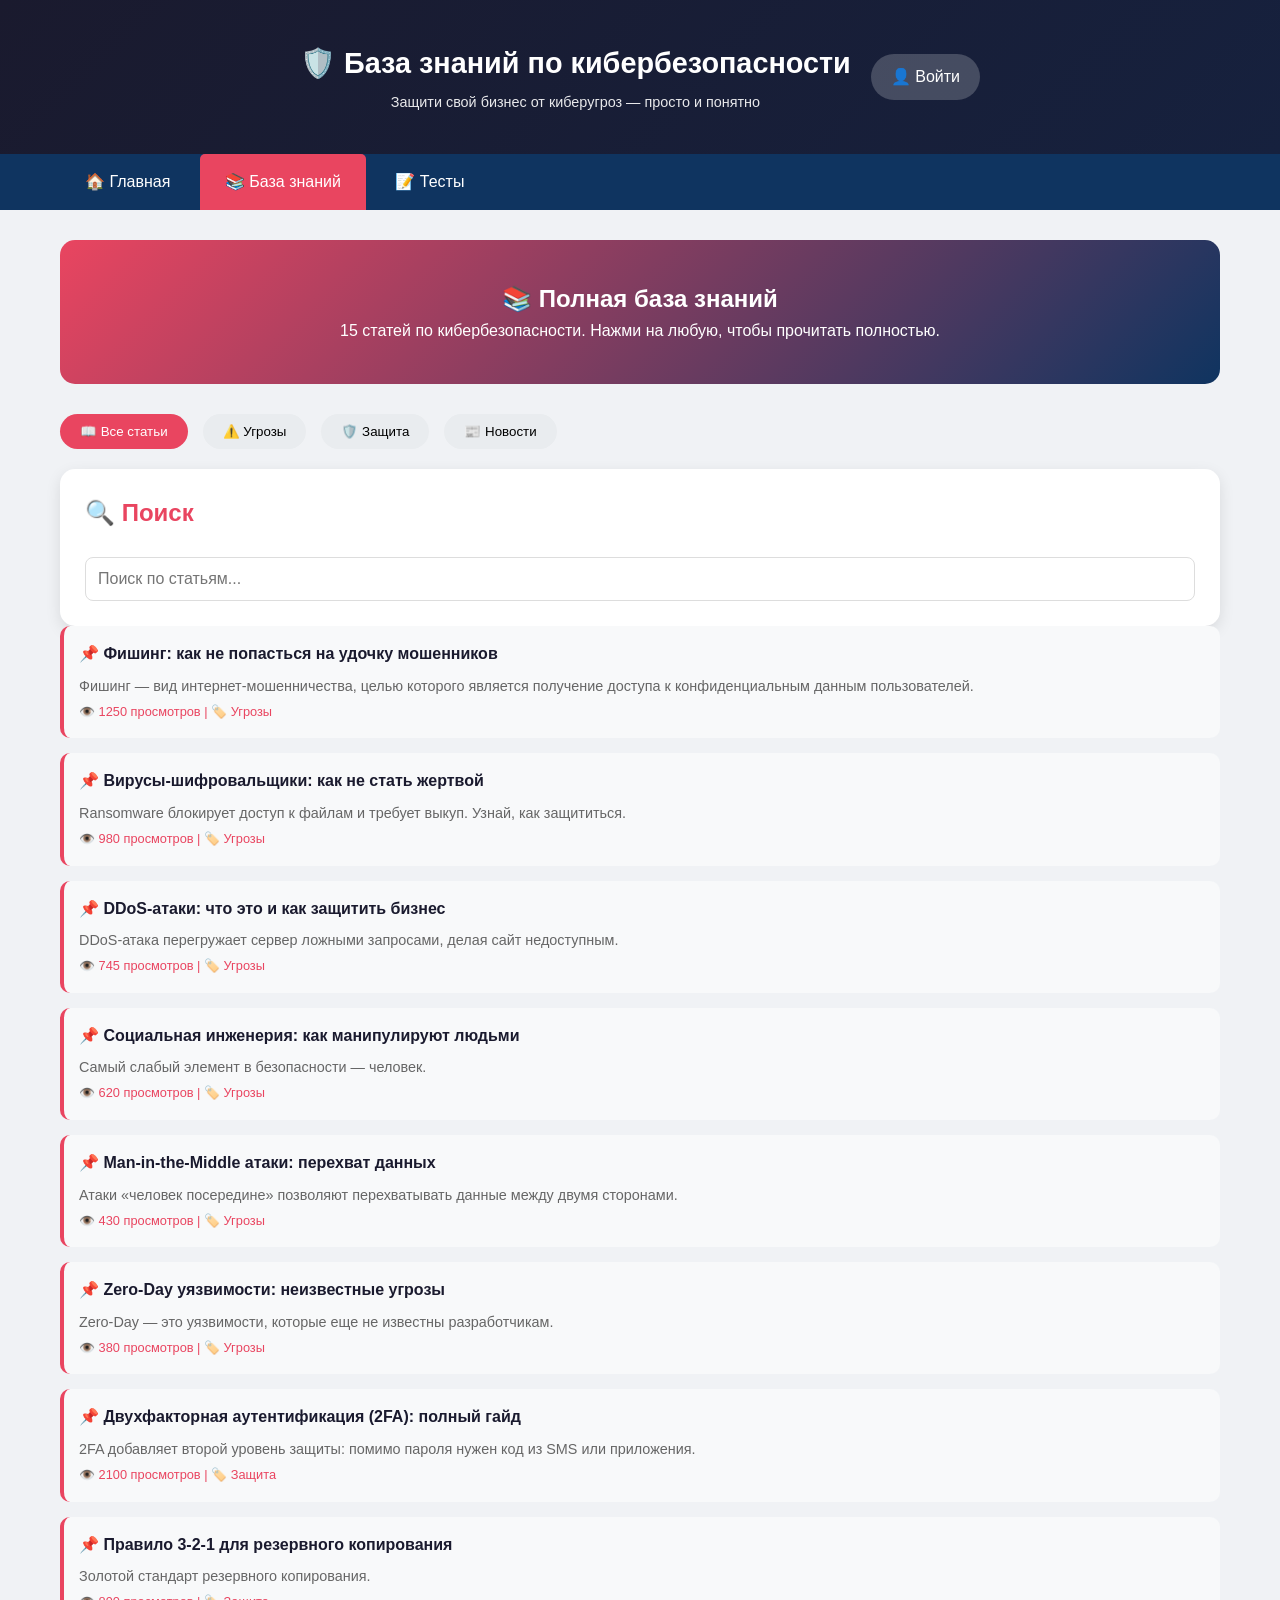
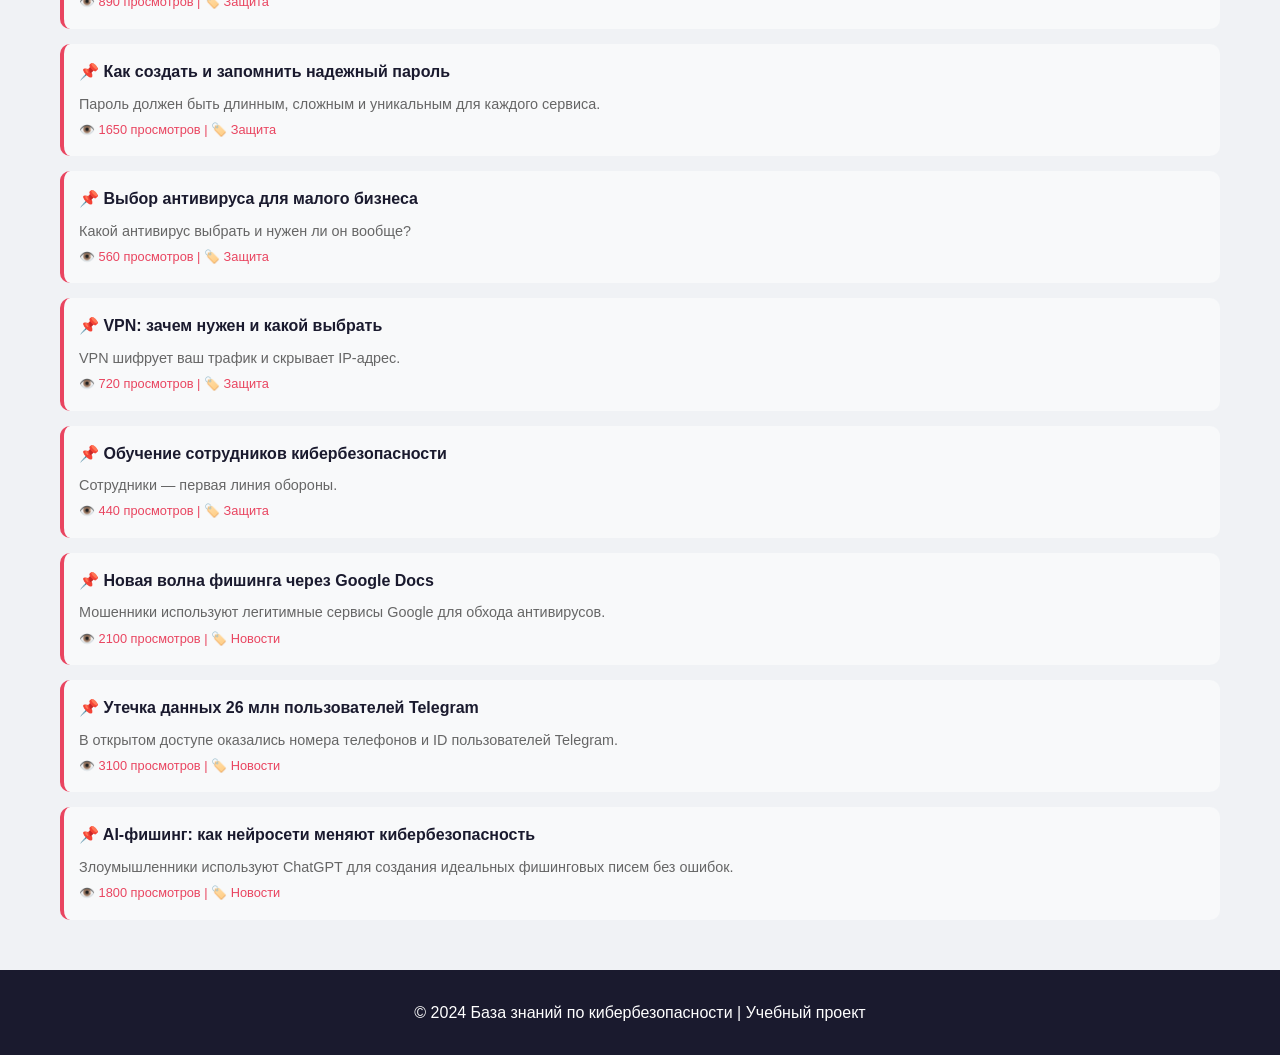
==== articles.html @ 0722a6d3 "Add files via upload" ====
<!DOCTYPE html>
<html lang="ru">
<head>
    <meta charset="UTF-8">
    <meta name="viewport" content="width=device-width, initial-scale=1.0">
    <title>База знаний - CyberBase</title>
    <link rel="stylesheet" href="style.css">
</head>
<body>
    <header>
        <div class="container">
            <div class="header-flex">
                <div class="logo-area">
                    <h1>🛡️ База знаний по кибербезопасности</h1>
                    <p>Защити свой бизнес от киберугроз — просто и понятно</p>
                </div>
                <div class="profile-area">
                    <a href="profile.html" id="profile-link-header" class="profile-header-btn">👤 Войти</a>
                </div>
            </div>
        </div>
    </header>

    <nav>
        <div class="container">
            <a href="index.html">🏠 Главная</a>
            <a href="articles.html" class="active">📚 База знаний</a>
            <a href="test.html">📝 Тесты</a>
        </div>
    </nav>

    <main class="container">
        <section class="hero">
            <h2>📚 Полная база знаний</h2>
            <p>15 статей по кибербезопасности. Нажми на любую, чтобы прочитать полностью.</p>
        </section>

        <div class="filter-bar">
            <button class="filter-btn active" data-cat="all">📖 Все статьи</button>
            <button class="filter-btn" data-cat="threats">⚠️ Угрозы</button>
            <button class="filter-btn" data-cat="protection">🛡️ Защита</button>
            <button class="filter-btn" data-cat="news">📰 Новости</button>
        </div>

        <div class="card">
            <h3>🔍 Поиск</h3>
            <input type="text" id="search-input" class="search-box" placeholder="Поиск по статьям...">
        </div>

        <div id="articles-container" class="articles-list"></div>
    </main>

    <div id="article-modal" class="modal">
        <div class="modal-content">
            <span class="close-btn" onclick="closeArticle()">&times;</span>
            <div id="full-article-content"></div>
        </div>
    </div>

    <footer>
        <div class="container">
            <p>© 2024 База знаний по кибербезопасности | Учебный проект</p>
        </div>
    </footer>

    <script src="data.js"></script>
    <script src="script.js"></script>
</body>
</html>
---- style.css ----
* {
    margin: 0;
    padding: 0;
    box-sizing: border-box;
}

body {
    font-family: 'Segoe UI', Tahoma, Geneva, Verdana, sans-serif;
    background-color: #f0f2f5;
    color: #1a1a2e;
    line-height: 1.6;
}

.container {
    max-width: 1200px;
    margin: 0 auto;
    padding: 0 20px;
}

header {
    background: linear-gradient(135deg, #1a1a2e 0%, #16213e 100%);
    color: white;
    padding: 40px 0;
    text-align: center;
}

/* Header flex layout */
.header-flex {
    display: flex;
    justify-content: center;  /* было space-between */
    align-items: center;
    flex-wrap: wrap;
    gap: 20px;
}

.logo-area h1 {
    font-size: 1.8rem;
    margin-bottom: 5px;
}

.logo-area p {
    font-size: 0.9rem;
    opacity: 0.9;
}

.profile-header-btn {
    background: rgba(255,255,255,0.2);
    padding: 10px 20px;
    border-radius: 30px;
    color: white;
    text-decoration: none;
    transition: all 0.3s;
    display: inline-block;
}

.profile-header-btn:hover {
    background: #e94560;
    transform: scale(1.05);
}

nav {
    background-color: #0f3460;
    position: sticky;
    top: 0;
    z-index: 100;
}

nav a {
    color: white;
    text-decoration: none;
    padding: 15px 25px;
    display: inline-block;
    transition: background 0.3s;
}

nav a:hover, nav a.active {
    background-color: #e94560;
    border-radius: 5px 5px 0 0;
}

.hero {
    background: linear-gradient(135deg, #e94560, #0f3460);
    color: white;
    padding: 40px;
    border-radius: 15px;
    margin: 30px 0;
    text-align: center;
}

.categories {
    display: grid;
    grid-template-columns: repeat(auto-fit, minmax(300px, 1fr));
    gap: 30px;
    margin: 40px 0;
}

.card {
    background: white;
    padding: 25px;
    border-radius: 15px;
    box-shadow: 0 5px 15px rgba(0,0,0,0.1);
    transition: transform 0.3s;
    cursor: pointer;
}

.card:hover {
    transform: translateY(-5px);
}

.card h3 {
    color: #e94560;
    margin-bottom: 15px;
    font-size: 1.5rem;
}

.card ul {
    list-style: none;
}

.card li {
    padding: 8px 0;
    border-bottom: 1px solid #eee;
}

.latest-articles {
    background: white;
    padding: 30px;
    border-radius: 15px;
    margin: 30px 0;
}

.latest-articles h2 {
    color: #1a1a2e;
    border-left: 4px solid #e94560;
    padding-left: 15px;
    margin-bottom: 20px;
}

.articles-list {
    display: flex;
    flex-direction: column;
    gap: 15px;
}

.article-item {
    background: #f8f9fa;
    padding: 15px;
    border-radius: 10px;
    border-left: 4px solid #e94560;
    cursor: pointer;
    transition: background 0.3s;
}

.article-item:hover {
    background: #e9ecef;
}

.article-item h4 {
    color: #1a1a2e;
    margin-bottom: 8px;
}

.article-item p {
    color: #666;
    font-size: 0.9rem;
}

.article-item small {
    color: #e94560;
    font-size: 0.8rem;
}

.filter-bar {
    display: flex;
    gap: 15px;
    flex-wrap: wrap;
    margin-bottom: 20px;
}

.filter-btn {
    background: #e9ecef;
    border: none;
    padding: 10px 20px;
    border-radius: 30px;
    cursor: pointer;
    transition: all 0.3s;
}

.filter-btn:hover, .filter-btn.active {
    background: #e94560;
    color: white;
}

.search-box {
    width: 100%;
    padding: 12px;
    border: 1px solid #ddd;
    border-radius: 8px;
    font-size: 16px;
    margin-top: 10px;
}

.levels-container {
    display: grid;
    grid-template-columns: repeat(auto-fit, minmax(280px, 1fr));
    gap: 30px;
    margin: 30px 0;
}

.level-card {
    background: white;
    padding: 30px;
    border-radius: 15px;
    text-align: center;
    cursor: pointer;
    transition: transform 0.3s;
    box-shadow: 0 5px 15px rgba(0,0,0,0.1);
}

.level-card:hover {
    transform: translateY(-5px);
}

.level-card h3 {
    font-size: 1.5rem;
    margin-bottom: 15px;
}

.level-badge {
    display: inline-block;
    padding: 5px 15px;
    border-radius: 20px;
    font-size: 0.8rem;
    margin-top: 15px;
}

.level-badge.easy { background: #28a745; color: white; }
.level-badge.medium { background: #ffc107; color: #1a1a2e; }
.level-badge.hard { background: #dc3545; color: white; }

.question-btn {
    background: #0f3460;
    color: white;
    padding: 12px;
    border: none;
    border-radius: 8px;
    cursor: pointer;
    width: 100%;
    margin-bottom: 10px;
    text-align: left;
    transition: background 0.3s;
}

.question-btn:hover {
    background: #e94560;
}

footer {
    background-color: #1a1a2e;
    color: white;
    text-align: center;
    padding: 30px 0;
    margin-top: 50px;
}

/* Модальное окно */
.modal {
    display: none;
    position: fixed;
    z-index: 1000;
    left: 0;
    top: 0;
    width: 100%;
    height: 100%;
    background-color: rgba(0,0,0,0.8);
    overflow-y: auto;
}

.modal-content {
    background-color: white;
    margin: 50px auto;
    padding: 40px;
    width: 90%;
    max-width: 800px;
    border-radius: 20px;
    position: relative;
    animation: slideDown 0.3s ease;
}

@keyframes slideDown {
    from { transform: translateY(-50px); opacity: 0; }
    to { transform: translateY(0); opacity: 1; }
}

.close-btn {
    position: absolute;
    right: 20px;
    top: 15px;
    font-size: 28px;
    font-weight: bold;
    cursor: pointer;
    color: #e94560;
}

.close-btn:hover {
    color: #1a1a2e;
}

.full-article-title {
    color: #e94560;
    font-size: 1.8rem;
    margin-bottom: 20px;
}

.full-article-meta {
    color: #666;
    margin-bottom: 20px;
    padding-bottom: 10px;
    border-bottom: 1px solid #eee;
}

.full-article-content {
    font-size: 1.1rem;
    line-height: 1.8;
    white-space: pre-wrap;
}

/* Авторизация */
.auth-container {
    display: flex;
    justify-content: center;
    align-items: center;
    min-height: 60vh;
}

.auth-card {
    background: white;
    padding: 40px;
    border-radius: 20px;
    width: 100%;
    max-width: 400px;
    box-shadow: 0 10px 30px rgba(0,0,0,0.1);
}

.auth-card h2 {
    text-align: center;
    margin-bottom: 25px;
    color: #1a1a2e;
}

.auth-input {
    width: 100%;
    padding: 12px;
    margin-bottom: 15px;
    border: 1px solid #ddd;
    border-radius: 8px;
    font-size: 16px;
}

.auth-btn {
    width: 100%;
    background: #e94560;
    color: white;
    padding: 12px;
    border: none;
    border-radius: 8px;
    font-size: 16px;
    cursor: pointer;
    transition: background 0.3s;
}

.auth-btn:hover {
    background: #c73e56;
}

.error-message {
    color: #e94560;
    text-align: center;
    margin-top: 15px;
    font-size: 14px;
}

/* Профиль */
.profile-card {
    background: white;
    padding: 30px;
    border-radius: 20px;
    margin-bottom: 30px;
    text-align: center;
}

.profile-card h2 {
    color: #1a1a2e;
    margin-bottom: 20px;
}

.profile-card p {
    margin: 10px 0;
    font-size: 1.1rem;
}

.logout-btn {
    background: #dc3545;
    color: white;
    padding: 10px 30px;
    border: none;
    border-radius: 8px;
    cursor: pointer;
    margin-top: 20px;
    font-size: 16px;
}

.logout-btn:hover {
    background: #b02a37;
}

.history-list {
    display: flex;
    flex-direction: column;
    gap: 10px;
}

.history-item {
    background: #f8f9fa;
    padding: 12px;
    border-radius: 8px;
    border-left: 3px solid #e94560;
}

.welcome-badge {
    margin-top: 15px;
    font-size: 1rem;
}

@media (max-width: 768px) {
    .header-flex {
        flex-direction: column;
        text-align: center;
    }
    
    .logo-area h1 {
        font-size: 1.4rem;
    }
    
    header h1 {
        font-size: 1.8rem;
    }
    
    .categories {
        grid-template-columns: 1fr;
    }
    
    nav a {
        padding: 10px 15px;
        font-size: 0.9rem;
    }
    
    .modal-content {
        margin: 20px;
        padding: 20px;
        width: auto;
    }
}
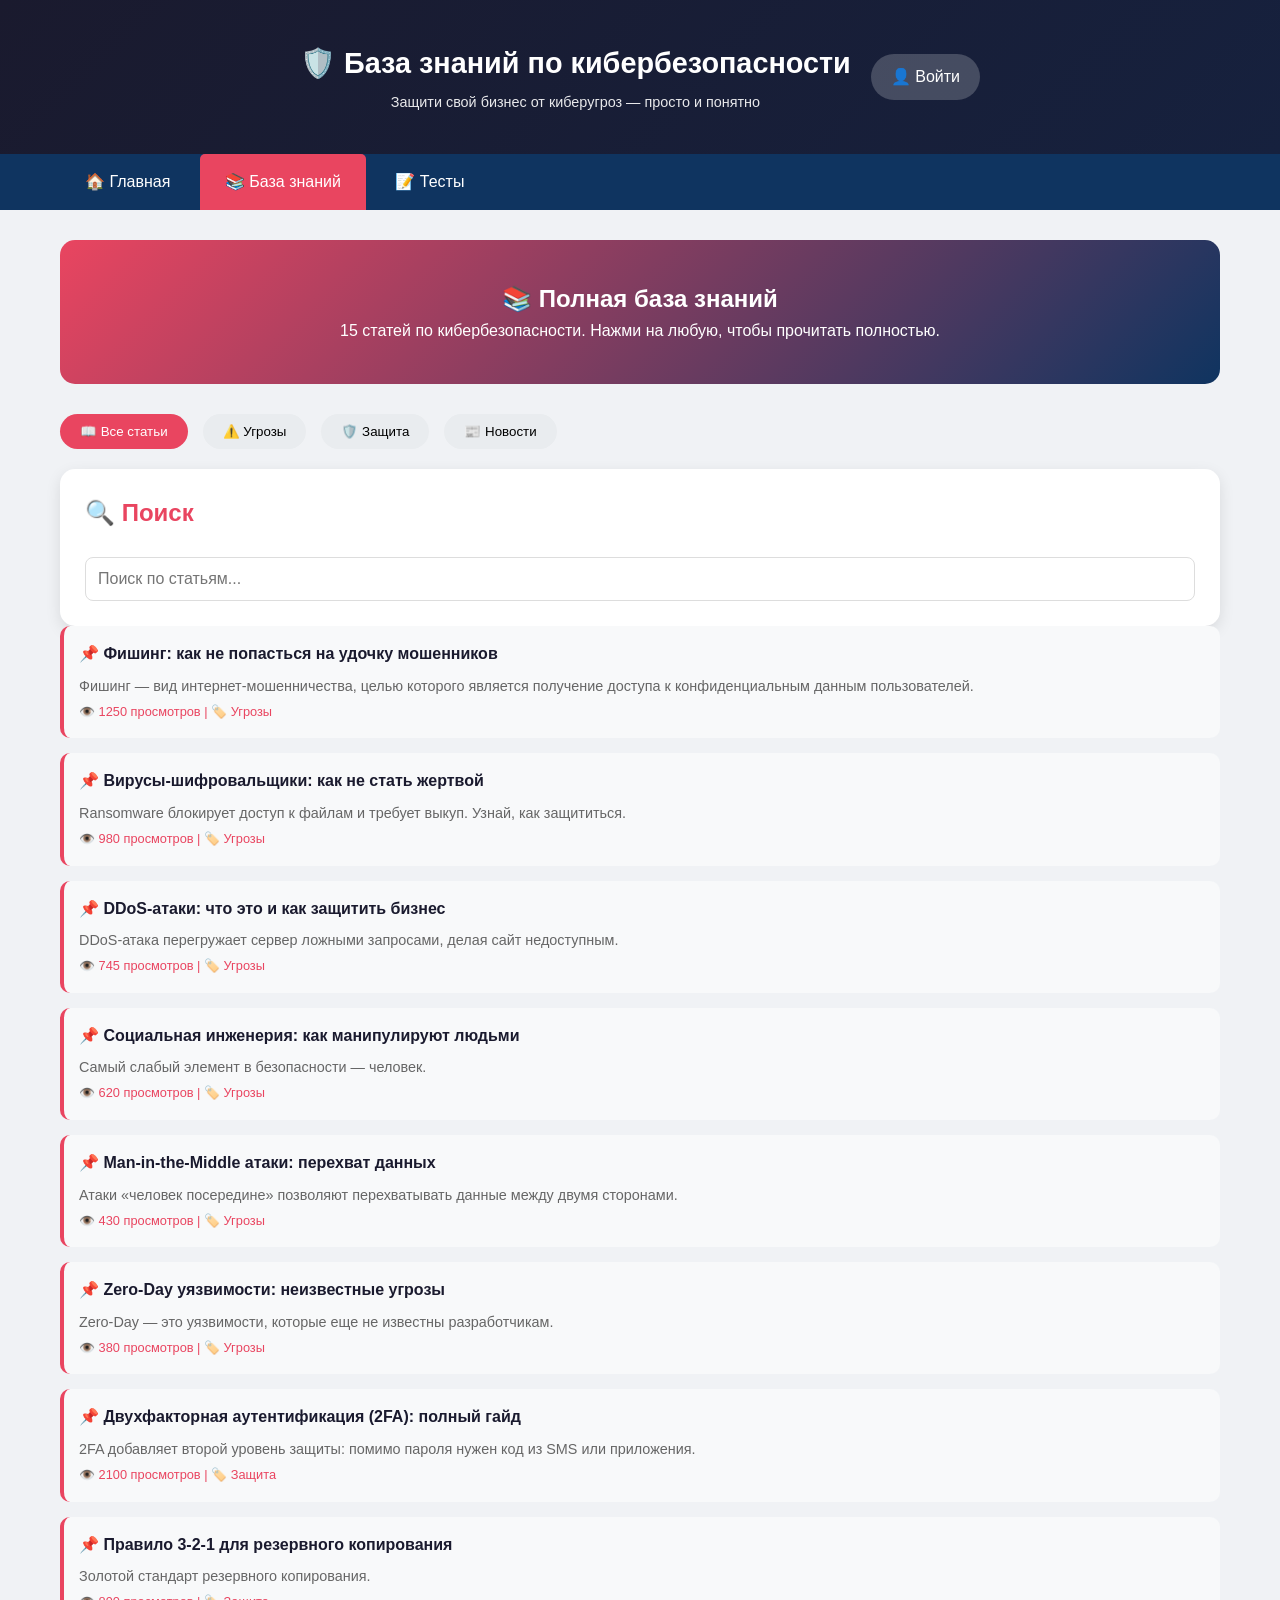
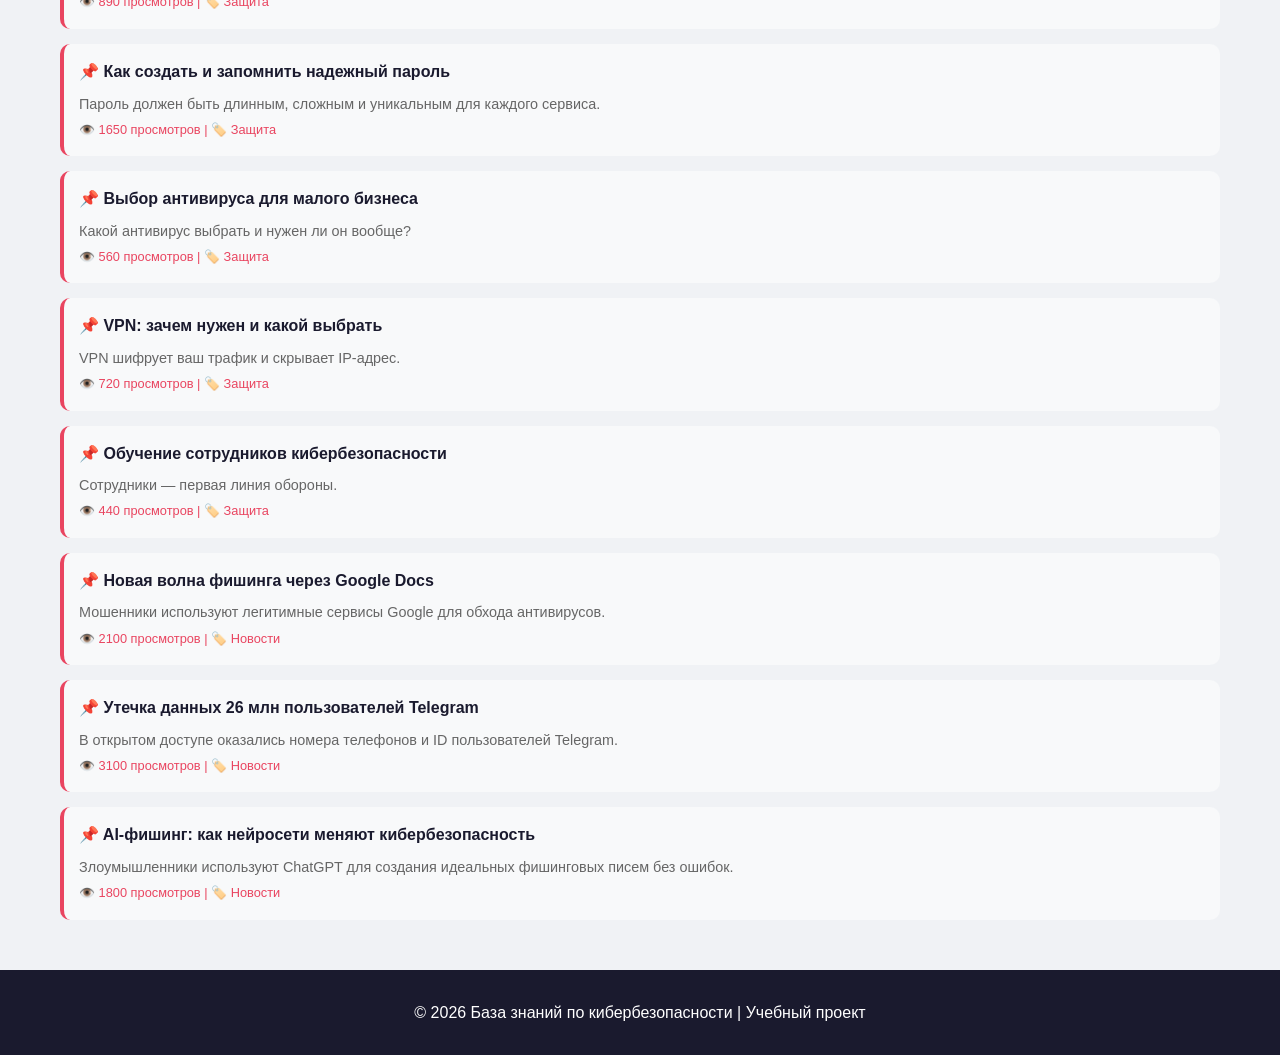
==== commit 66be9a36: "Update articles.html" ====
--- a/articles.html
+++ b/articles.html
@@ -59,11 +59,11 @@
 
     <footer>
         <div class="container">
-            <p>© 2024 База знаний по кибербезопасности | Учебный проект</p>
+            <p>© 2026 База знаний по кибербезопасности | Учебный проект</p>
         </div>
     </footer>
 
     <script src="data.js"></script>
     <script src="script.js"></script>
 </body>
-</html>+</html>
